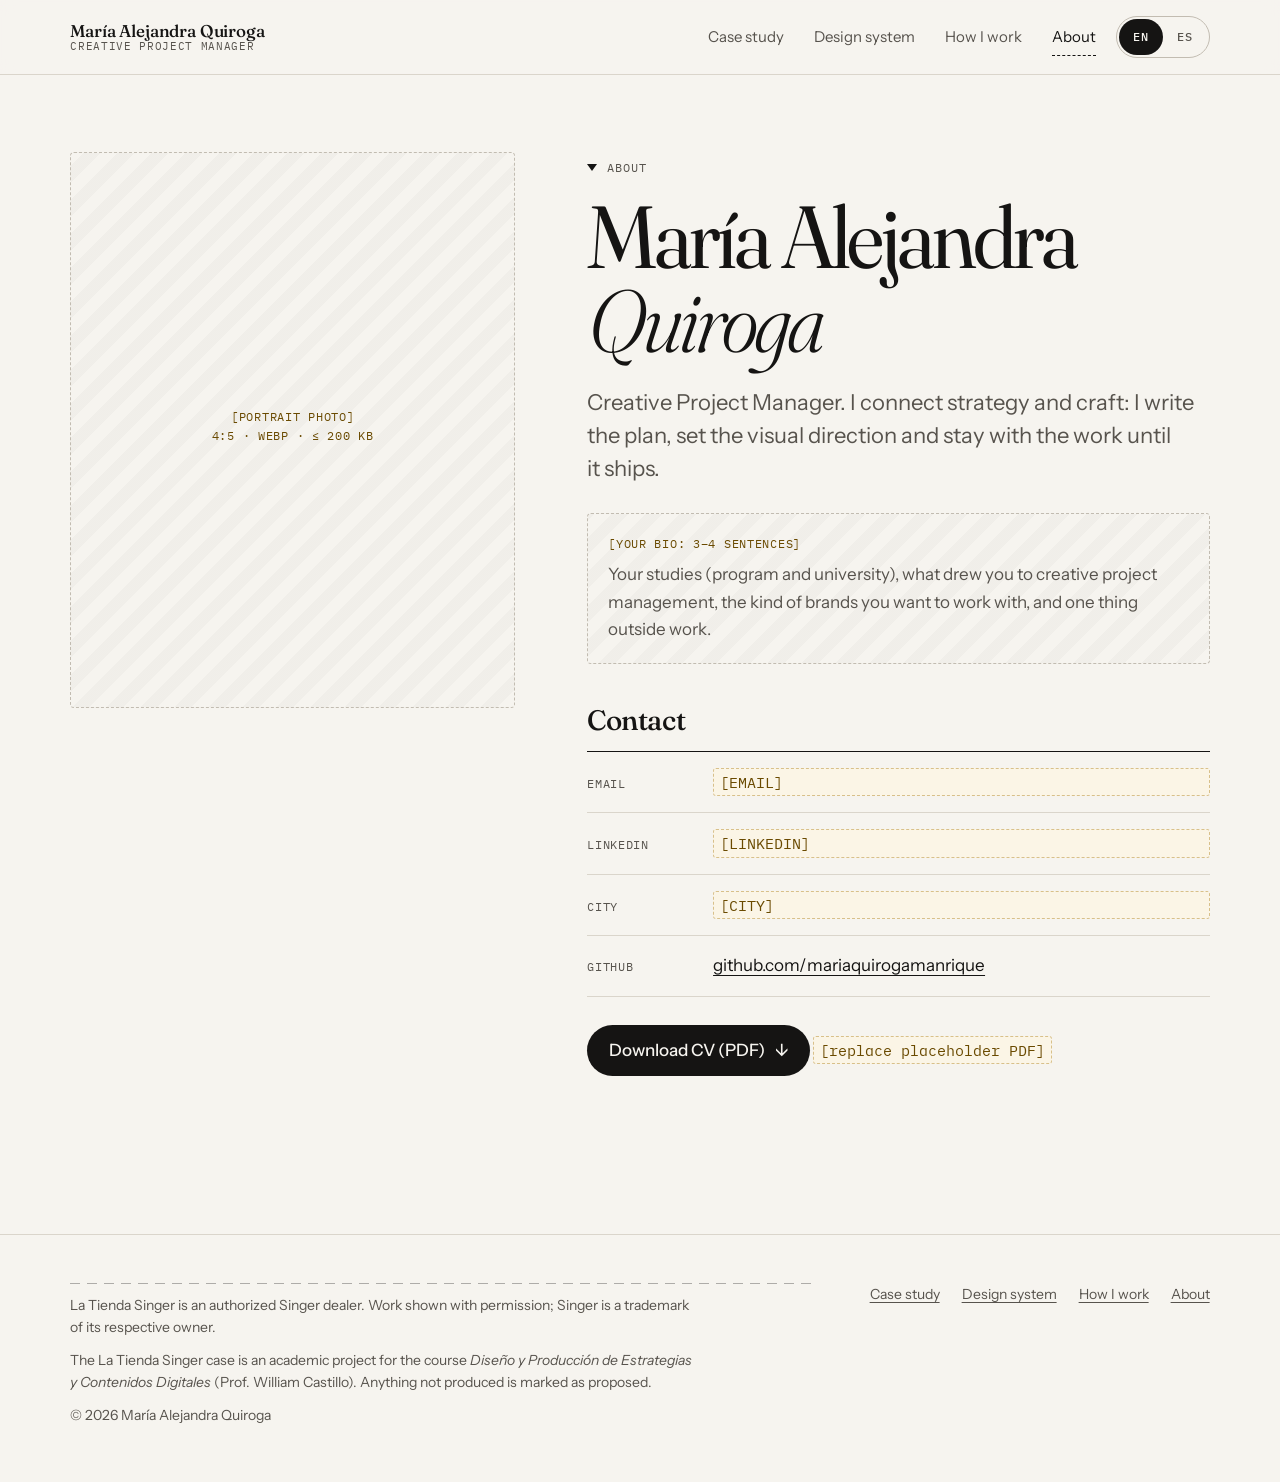
==== about.html @ 4d309781 "Add design system, process and about pages Co-Authored-By: Claude Opus 5.5 <noreply@anthropic.com>" ====
<!doctype html>
<html lang="en" data-lang="en" data-en-title="About · María Alejandra Quiroga" data-es-title="Sobre mí · María Alejandra Quiroga">
<head>
<meta charset="utf-8">
<meta name="viewport" content="width=device-width, initial-scale=1">
<title>About · María Alejandra Quiroga</title>
<meta name="description" content="About María Alejandra Quiroga, Creative Project Manager, and how to get in touch.">
<meta name="theme-color" content="#F6F4EF">
<link rel="icon" href="assets/img/favicon.svg" type="image/svg+xml">
<script>try{var l=new URLSearchParams(location.search).get('lang')||localStorage.getItem('lang');if(l==='es')document.documentElement.setAttribute('data-lang','es')}catch(e){}</script>
<link rel="preconnect" href="https://fonts.googleapis.com"><link rel="preconnect" href="https://fonts.gstatic.com" crossorigin>
<link href="https://fonts.googleapis.com/css2?family=Fraunces:ital,opsz,wght,SOFT@0,9..144,300..600,0..100;1,9..144,300..600,0..100&family=IBM+Plex+Mono:wght@400;500&family=Instrument+Sans:wght@400;500;600&display=swap" rel="stylesheet">
<link rel="stylesheet" href="assets/css/site.css">
</head>
<body>
<a class="skip" href="#main"><span lang="en">Skip to content</span><span lang="es">Saltar al contenido</span></a>

<header class="site-header">
  <div class="wrap">
    <a class="brand" href="./"><b>María Alejandra Quiroga</b><span>Creative Project Manager</span></a>
    <nav class="nav" aria-label="Main" data-es-aria-label="Principal">
      <ul>
        <li><a href="case-singer.html"><span lang="en">Case study</span><span lang="es">Caso</span></a></li>
        <li><a href="design-system.html"><span lang="en">Design system</span><span lang="es">Sistema visual</span></a></li>
        <li><a href="how-i-work.html"><span lang="en">How I work</span><span lang="es">Cómo trabajo</span></a></li>
        <li><a href="about.html" aria-current="page"><span lang="en">About</span><span lang="es">Sobre mí</span></a></li>
      </ul>
    </nav>
    <div class="lang" role="group" aria-label="Language / Idioma">
      <button type="button" data-set-lang="en" aria-pressed="true">EN</button>
      <button type="button" data-set-lang="es" aria-pressed="false">ES</button>
    </div>
  </div>
</header>

<main id="main">
<section class="case-hero wrap">
  <div class="about">
    <div>
      <div class="portrait paper-grid ph" role="img" aria-label="Placeholder for a portrait photo" data-es-aria-label="Espacio para una foto de retrato">
        <span class="mono">[<span lang="en">PORTRAIT PHOTO</span><span lang="es">FOTO DE RETRATO</span>]<br>4:5 · WebP · ≤ 200 KB</span>
      </div>
    </div>
    <div>
      <span class="label"><span lang="en">About</span><span lang="es">Sobre mí</span></span>
      <h1 class="display" style="font-size:clamp(2.5rem,7vw,5.5rem);margin:16px 0 24px">María Alejandra <em>Quiroga</em></h1>
      <p class="lede" style="max-width:44ch"><span lang="en">Creative Project Manager. I connect strategy and craft: I write the plan, set the visual direction and stay with the work until it ships.</span><span lang="es">Creative Project Manager. Conecto estrategia y oficio: escribo el plan, defino la dirección visual y acompaño el trabajo hasta que sale.</span></p>
      <div class="ph" style="margin:28px 0">
        <span class="mono">[<span lang="en">YOUR BIO: 3–4 sentences</span><span lang="es">TU BIO: 3–4 frases</span>]</span>
        <p><span lang="en">Your studies (program and university), what drew you to creative project management, the kind of brands you want to work with, and one thing outside work.</span><span lang="es">Tus estudios (programa y universidad), qué te llevó a la gestión de proyectos creativos, con qué tipo de marcas quieres trabajar y algo fuera del trabajo.</span></p>
      </div>

      <h2 class="h3" style="margin:40px 0 14px"><span lang="en">Contact</span><span lang="es">Contacto</span></h2>
      <ul class="contact">
        <li><span class="mono muted">Email</span><span class="ph-inline">[EMAIL]</span></li>
        <li><span class="mono muted">LinkedIn</span><span class="ph-inline">[LINKEDIN]</span></li>
        <li><span class="mono muted"><span lang="en">City</span><span lang="es">Ciudad</span></span><span class="ph-inline">[CITY]</span></li>
        <li><span class="mono muted">GitHub</span><a href="https://github.com/mariaquirogamanrique">github.com/mariaquirogamanrique</a></li>
      </ul>
      <p style="margin-top:28px"><a class="btn" href="assets/files/cv-placeholder.pdf" download><span lang="en">Download CV (PDF)</span><span lang="es">Descargar CV (PDF)</span> <span aria-hidden="true">↓</span></a>
        <span class="ph-inline" style="display:inline-block;margin-top:10px">[<span lang="en">replace placeholder PDF</span><span lang="es">reemplazar PDF de ejemplo</span>]</span></p>
    </div>
  </div>
</section>
</main>

<footer class="site-footer">
  <div class="wrap">
    <div class="legal">
      <hr class="stitch">
      <p lang="en">La Tienda Singer is an authorized Singer dealer. Work shown with permission; Singer is a trademark of its respective owner.</p>
      <p lang="es">La Tienda Singer es un distribuidor autorizado Singer. Trabajo mostrado con permiso; Singer es una marca registrada de su respectivo titular.</p>
      <p lang="en">The La Tienda Singer case is an academic project for the course <i>Diseño y Producción de Estrategias y Contenidos Digitales</i> (Prof. William Castillo). Anything not produced is marked as proposed.</p>
      <p lang="es">El caso La Tienda Singer es un proyecto académico de la materia <i>Diseño y Producción de Estrategias y Contenidos Digitales</i> (prof. William Castillo). Todo lo que no se produjo está marcado como propuesto.</p>
      <p>© 2026 María Alejandra Quiroga</p>
    </div>
    <nav aria-label="Footer" data-es-aria-label="Pie de página">
      <ul>
        <li><a href="case-singer.html"><span lang="en">Case study</span><span lang="es">Caso</span></a></li>
        <li><a href="design-system.html"><span lang="en">Design system</span><span lang="es">Sistema visual</span></a></li>
        <li><a href="how-i-work.html"><span lang="en">How I work</span><span lang="es">Cómo trabajo</span></a></li>
        <li><a href="about.html"><span lang="en">About</span><span lang="es">Sobre mí</span></a></li>
      </ul>
    </nav>
  </div>
</footer>
<script src="assets/js/site.js" defer></script>
</body>
</html>
---- assets/css/site.css ----
/* =========================================================
   Portfolio · María Alejandra Quiroga
   Neutral "paper & ink" identity. Client colours appear only
   where the work appears (--work-*), never as site chrome.
   Motifs: stitch lines (dividers), pattern-paper grid (texture),
   notches (section labels), thread (reading progress).
   Mobile-first: base styles are for phones; min-width queries add.
   ========================================================= */

:root {
  --paper: #F6F4EF;
  --paper-2: #EEEBE4;
  --card: #FBFAF7;
  --ink: #151413;
  --ink-2: #57534D;      /* 6.95:1 on paper */
  --ink-3: #6B665F;      /* 5.18:1 on paper */
  --line: #DAD5CB;
  --line-2: #C2BCB1;
  --grid: rgba(21, 20, 19, .055);
  --grid-2: rgba(21, 20, 19, .028);

  /* Work accents (La Tienda Singer production palette) */
  --work-red: #D7192A;
  --work-red-dark: #A50F1D;
  --work-blue: #1E3A8A;
  --work-cream: #FFF7F3;

  --f-display: "Fraunces", "Iowan Old Style", Georgia, serif;
  --f-text: "Instrument Sans", system-ui, -apple-system, "Segoe UI", sans-serif;
  --f-mono: "IBM Plex Mono", ui-monospace, "Cascadia Mono", Consolas, monospace;

  --pad: clamp(20px, 5.5vw, 72px);
  --max: 1360px;
  --section: clamp(72px, 11vw, 168px);
  --radius: 4px;
}

*, *::before, *::after { box-sizing: border-box; }
html { -webkit-text-size-adjust: 100%; scroll-padding-top: 88px; }
body {
  margin: 0;
  background: var(--paper);
  color: var(--ink);
  font: 400 1.0625rem/1.6 var(--f-text);
  font-feature-settings: "ss01";
  -webkit-font-smoothing: antialiased;
  text-rendering: optimizeLegibility;
  overflow-x: hidden;
}
img { max-width: 100%; height: auto; display: block; }
a { color: inherit; text-decoration-thickness: 1px; text-underline-offset: .22em; }
a:hover { text-decoration-thickness: 2px; }
:focus-visible { outline: 2px solid var(--ink); outline-offset: 3px; border-radius: 2px; }
::selection { background: var(--ink); color: var(--paper); }

/* ---------- Language toggle (EN default) ---------- */
html[data-lang="en"] body [lang="es"],
html[data-lang="es"] body [lang="en"] { display: none !important; }

/* ---------- Utilities ---------- */
.wrap { width: 100%; max-width: var(--max); margin-inline: auto; padding-inline: var(--pad); }
.sr-only { position: absolute !important; width: 1px; height: 1px; padding: 0; margin: -1px; overflow: hidden; clip: rect(0 0 0 0); white-space: nowrap; border: 0; }
.skip { position: absolute; left: 12px; top: -60px; z-index: 100; background: var(--ink); color: var(--paper); padding: 10px 16px; border-radius: var(--radius); }
.skip:focus { top: 12px; }
.mono { font-family: var(--f-mono); font-size: .75rem; letter-spacing: .06em; text-transform: uppercase; }
.muted { color: var(--ink-2); }

/* Stitch line: the site's divider */
.stitch {
  height: 1.5px; border: 0; margin: 0;
  background: repeating-linear-gradient(90deg, var(--ink) 0 10px, transparent 10px 17px);
  opacity: .32;
}
.stitch--red { background: repeating-linear-gradient(90deg, var(--work-red) 0 10px, transparent 10px 17px); opacity: .7; }

/* Pattern-paper grid texture */
.paper-grid {
  background-color: var(--paper-2);
  background-image:
    linear-gradient(var(--grid) 1px, transparent 1px),
    linear-gradient(90deg, var(--grid) 1px, transparent 1px),
    linear-gradient(var(--grid-2) 1px, transparent 1px),
    linear-gradient(90deg, var(--grid-2) 1px, transparent 1px);
  background-size: 120px 120px, 120px 120px, 24px 24px, 24px 24px;
  background-position: -1px -1px;
}

/* ---------- Header ---------- */
.site-header {
  position: sticky; top: 0; z-index: 50;
  background: color-mix(in srgb, var(--paper) 92%, transparent);
  backdrop-filter: saturate(1.2) blur(8px);
  -webkit-backdrop-filter: saturate(1.2) blur(8px);
  border-bottom: 1px solid var(--line);
}
.site-header .wrap { display: flex; flex-wrap: wrap; align-items: center; gap: 4px 20px; padding-block: 12px; }
.brand { text-decoration: none; display: flex; flex-direction: column; line-height: 1.15; margin-right: auto; }
.brand b { font: 500 1.0625rem/1.15 var(--f-display); letter-spacing: -.01em; }
.brand span { font-family: var(--f-mono); font-size: .6875rem; letter-spacing: .06em; text-transform: uppercase; color: var(--ink-2); }
.nav { order: 3; width: 100%; overflow-x: auto; scrollbar-width: none; margin-inline: calc(var(--pad) * -1); padding-inline: var(--pad); }
.nav::-webkit-scrollbar { display: none; }
.nav ul { display: flex; gap: 22px; list-style: none; margin: 0; padding: 6px 0 2px; white-space: nowrap; }
.nav a { text-decoration: none; font-size: .9375rem; color: var(--ink-2); padding: 6px 0; display: inline-block; border-bottom: 1.5px solid transparent; }
.nav a:hover { color: var(--ink); }
.nav a[aria-current="page"] { color: var(--ink); border-bottom: 1.5px dashed var(--ink); }
.lang { display: inline-flex; border: 1px solid var(--line-2); border-radius: 999px; padding: 2px; }
.lang button {
  font: 500 .75rem/1 var(--f-mono); letter-spacing: .06em; border: 0; background: transparent; color: var(--ink-2);
  min-width: 44px; min-height: 36px; border-radius: 999px; cursor: pointer;
}
.lang button[aria-pressed="true"] { background: var(--ink); color: var(--paper); }
@media (min-width: 900px) {
  .site-header .wrap { flex-wrap: nowrap; padding-block: 16px; }
  .nav { order: 0; width: auto; margin: 0; padding: 0; overflow: visible; }
  .nav ul { gap: 30px; padding: 0; }
}

/* Thread: reading progress (case study) */
.thread { position: fixed; left: 0; top: 0; height: 2px; width: 100%; z-index: 60; pointer-events: none; transform-origin: 0 50%; transform: scaleX(var(--p, 0));
  background: repeating-linear-gradient(90deg, var(--work-red) 0 10px, transparent 10px 15px); }

/* ---------- Type ---------- */
h1, h2, h3, h4 { margin: 0; font-weight: 400; text-wrap: balance; }
.display {
  font: 380 clamp(2.75rem, 9vw, 7.5rem)/.95 var(--f-display);
  font-variation-settings: "opsz" 144, "SOFT" 30;
  letter-spacing: -.035em;
}
.display em { font-style: italic; font-weight: 300; }
.h2 { font: 400 clamp(2rem, 5.2vw, 4rem)/1.02 var(--f-display); font-variation-settings: "opsz" 120; letter-spacing: -.028em; }
.h2 em { font-style: italic; font-weight: 300; }
.h3 { font: 500 clamp(1.35rem, 2.4vw, 1.75rem)/1.18 var(--f-display); letter-spacing: -.015em; }
.h4 { font: 600 1.0625rem/1.3 var(--f-text); }
.lede { font: 400 clamp(1.125rem, 1.9vw, 1.375rem)/1.5 var(--f-text); color: var(--ink-2); max-width: 40ch; text-wrap: pretty; }
.prose p { max-width: 62ch; margin: 0 0 1em; text-wrap: pretty; }
.prose p:last-child { margin-bottom: 0; }

/* Section label with a pattern notch (small triangle) */
.label { display: inline-flex; align-items: center; gap: 10px; font-family: var(--f-mono); font-size: .75rem; letter-spacing: .08em; text-transform: uppercase; color: var(--ink-2); }
.label::before { content: ""; width: 0; height: 0; border-left: 5px solid transparent; border-right: 5px solid transparent; border-top: 7px solid var(--ink); }

/* ---------- Sections ---------- */
.section { padding-block: var(--section); }
.section + .section { padding-top: 0; }
.section__head { display: grid; gap: 20px; margin-bottom: clamp(40px, 6vw, 80px); }
.section__head .h2 { max-width: 18ch; }
@media (min-width: 900px) {
  .section__head { grid-template-columns: repeat(12, 1fr); column-gap: 24px; align-items: start; }
  .section__head .label { grid-column: 1 / 4; padding-top: .9em; }
  .section__head > :not(.label) { grid-column: 4 / 13; }
}
.cols { display: grid; gap: 24px; }
@media (min-width: 700px) { .cols--2 { grid-template-columns: 1fr 1fr; } .cols--3 { grid-template-columns: repeat(2, 1fr); } }
@media (min-width: 1000px) { .cols--3 { grid-template-columns: repeat(3, 1fr); } .cols--4 { grid-template-columns: repeat(4, 1fr); } }
@media (min-width: 700px) and (max-width: 999px) { .cols--4 { grid-template-columns: repeat(2, 1fr); } }

/* ---------- Status chips (honesty markers) ---------- */
.chip { display: inline-flex; align-items: center; gap: 6px; font: 500 .6875rem/1 var(--f-mono); letter-spacing: .07em; text-transform: uppercase;
  padding: 6px 9px; border-radius: 999px; border: 1px solid var(--line-2); color: var(--ink-2); background: var(--card); white-space: nowrap; }
.chip::before { content: ""; width: 7px; height: 7px; border-radius: 50%; background: currentColor; }
.chip--made { color: #1D5B3A; border-color: #9CC3AC; background: #EEF6F0; }
.chip--plan { color: #6A4A00; border-color: #D8C08A; background: #FBF5E6; }
.chip--plan::before { background: transparent; border: 1.5px dashed currentColor; }

/* ---------- Placeholder block ---------- */
.ph { border: 1.5px dashed var(--line-2); border-radius: var(--radius); padding: 20px; background: repeating-linear-gradient(-45deg, transparent 0 12px, rgba(21,20,19,.025) 12px 24px); color: var(--ink-2); }
.ph .mono { color: #6A4A00; display: block; margin-bottom: 8px; }
.ph p { margin: 0; }
.ph-inline { font-family: var(--f-mono); font-size: .9em; background: #FBF5E6; color: #6A4A00; padding: 1px 6px; border-radius: 3px; border: 1px dashed #D8C08A; }

/* ---------- Pattern piece card (seam allowance + notch) ---------- */
.piece { position: relative; background: var(--card); border: 1px solid var(--line); padding: 28px 24px 24px; }
.piece::before { content: ""; position: absolute; inset: 7px; border: 1px dashed var(--line); pointer-events: none; }
.piece::after { content: ""; position: absolute; top: -1px; left: 50%; translate: -50% 0; border-left: 6px solid transparent; border-right: 6px solid transparent; border-top: 8px solid var(--line-2); }

/* ---------- Figures ---------- */
figure { margin: 0; }
figcaption { margin-top: 12px; font-family: var(--f-mono); font-size: .75rem; letter-spacing: .03em; color: var(--ink-2); line-height: 1.5; }
.shot { box-shadow: 0 1px 2px rgba(21,20,19,.08), 0 12px 32px -12px rgba(21,20,19,.28); background: #fff; }

/* ---------- Buttons / links ---------- */
.btn { display: inline-flex; align-items: center; gap: 10px; min-height: 48px; padding: 12px 22px; border-radius: 999px; background: var(--ink); color: var(--paper); text-decoration: none; font-weight: 500; }
.btn:hover { background: #33302D; }
.btn--ghost { background: transparent; color: var(--ink); border: 1px solid var(--ink); }
.btn--ghost:hover { background: var(--ink); color: var(--paper); }
.arrow-link { font-weight: 500; text-decoration: none; border-bottom: 1.5px dashed currentColor; padding-bottom: 2px; }
.arrow-link::after { content: " →"; }

/* ---------- Footer ---------- */
.site-footer { margin-top: var(--section); border-top: 1px solid var(--line); padding-block: 48px 56px; font-size: .875rem; color: var(--ink-2); }
.site-footer .wrap { display: grid; gap: 28px; }
.site-footer p { margin: 0; max-width: 70ch; }
.site-footer .legal { display: grid; gap: 10px; }
.site-footer nav ul { list-style: none; padding: 0; margin: 0; display: flex; flex-wrap: wrap; gap: 8px 22px; }
@media (min-width: 900px) { .site-footer .wrap { grid-template-columns: 2fr 1fr; } .site-footer nav ul { justify-content: flex-end; } }

/* =========================================================
   HOME
   ========================================================= */
.hero { padding-block: clamp(28px, 6vw, 96px) clamp(56px, 8vw, 120px); }
.hero__grid { display: grid; gap: 28px; }
.hero__role { display: flex; flex-wrap: wrap; gap: 10px 16px; align-items: center; margin-bottom: 18px; }
.hero .display { margin-bottom: 18px; }
.hero .lede { margin: 0 0 24px; }
.hero__actions { display: flex; flex-wrap: wrap; gap: 12px; }
.hero__visual { position: relative; padding: clamp(18px, 4vw, 48px); border: 1px solid var(--line); }
.hero__visual img { width: 100%; max-height: 46vh; object-fit: cover; object-position: top; }
.hero__visual figcaption { display: flex; justify-content: space-between; gap: 12px; flex-wrap: wrap; }
@media (min-width: 900px) {
  .hero__grid { grid-template-columns: repeat(12, 1fr); column-gap: 24px; align-items: end; }
  .hero__text { grid-column: 1 / 8; padding-bottom: 12px; }
  .hero__visual { grid-column: 8 / 13; }
  .hero__visual img { max-height: none; aspect-ratio: auto; }
}

.work-card { display: grid; gap: 24px; text-decoration: none; padding-block: 36px; border-top: 1px solid var(--line); }
.work-card:hover .h2 { text-decoration: underline; text-decoration-style: dashed; text-decoration-thickness: 1.5px; text-underline-offset: .12em; }
.work-card__meta { display: flex; flex-wrap: wrap; gap: 8px; }
.work-card__strip { display: grid; grid-template-columns: repeat(3, 1fr); gap: 10px; }
.work-card__strip img { aspect-ratio: 4 / 5; object-fit: cover; width: 100%; }
@media (min-width: 900px) {
  .work-card { grid-template-columns: 5fr 7fr; column-gap: 48px; align-items: center; }
}
.next-slot { border-top: 1px solid var(--line); padding-block: 28px; display: flex; gap: 16px; align-items: center; justify-content: space-between; flex-wrap: wrap; }

.two-proofs { display: grid; gap: 0; border-top: 1px solid var(--line); }
.two-proofs > div { padding-block: 32px; border-bottom: 1px solid var(--line); }
.two-proofs ul { padding-left: 1.1em; margin: 14px 0 20px; color: var(--ink-2); }
.two-proofs li { margin-bottom: 4px; }
@media (min-width: 900px) { .two-proofs { grid-template-columns: 1fr 1fr; } .two-proofs > div { padding: 40px 40px 40px 0; } .two-proofs > div + div { padding-left: 40px; border-left: 1px solid var(--line); } }

/* =========================================================
   CASE STUDY
   ========================================================= */
.case-hero { padding-block: clamp(28px, 6vw, 88px) 0; }
.case-hero .display { font-size: clamp(2.5rem, 7.4vw, 6.25rem); max-width: 14ch; margin: 16px 0 24px; }
.facts { display: grid; grid-template-columns: repeat(2, 1fr); gap: 0; border-top: 1px solid var(--line); margin-top: 40px; }
.facts div { padding: 16px 12px 16px 0; border-bottom: 1px solid var(--line); }
.facts dt { font-family: var(--f-mono); font-size: .6875rem; letter-spacing: .08em; text-transform: uppercase; color: var(--ink-2); margin-bottom: 4px; }
.facts dd { margin: 0; font-size: .9375rem; }
@media (min-width: 900px) { .facts { grid-template-columns: repeat(4, 1fr); } .facts div { padding-right: 24px; } }

.honesty { margin-top: 28px; display: flex; gap: 14px; align-items: flex-start; padding: 16px 18px; border: 1px solid #D8C08A; background: #FBF5E6; color: #4F3A06; border-radius: var(--radius); font-size: .9375rem; }
.honesty .chips { display: flex; gap: 6px; flex-wrap: wrap; margin-top: 8px; }

.toc { margin-top: 48px; }
.toc ol { list-style: none; padding: 0; margin: 12px 0 0; display: grid; grid-template-columns: 1fr; border-top: 1px solid var(--line); counter-reset: t; }
.toc li { counter-increment: t; border-bottom: 1px solid var(--line); }
.toc a { display: flex; gap: 14px; padding: 12px 0; text-decoration: none; }
.toc a::before { content: counter(t, decimal-leading-zero); font-family: var(--f-mono); font-size: .75rem; color: var(--ink-3); padding-top: .2em; }
.toc a:hover { text-decoration: underline dashed; }
@media (min-width: 700px) { .toc ol { grid-template-columns: 1fr 1fr; column-gap: 32px; } }
@media (min-width: 1100px) { .toc ol { grid-template-columns: repeat(3, 1fr); } }

/* Challenge: tension pair */
.tension { display: grid; gap: 16px; }
.tension > div { padding: 28px 24px; border: 1px solid var(--line); background: var(--card); }
.tension > div:last-child { background: var(--ink); color: var(--paper); border-color: var(--ink); }
.tension > div:last-child .mono { color: #CFC9BE; }
.tension .h3 { margin: 10px 0 10px; }
.tension p { margin: 0; }
@media (min-width: 900px) { .tension { grid-template-columns: 1fr 1fr; gap: 0; } }

/* Role */
.role { display: grid; gap: 24px; }
.role ul { list-style: none; padding: 0; margin: 0; }
.role li { padding: 14px 0; border-top: 1px solid var(--line); display: grid; gap: 6px; }
.role li:last-child { border-bottom: 1px solid var(--line); }
.role li .row { display: flex; justify-content: space-between; gap: 12px; align-items: baseline; flex-wrap: wrap; }
@media (min-width: 900px) { .role { grid-template-columns: 1fr 1fr; gap: 48px; } }

/* Personas */
.personas { display: grid; gap: 18px; }
@media (min-width: 700px) { .personas { grid-template-columns: repeat(2, 1fr); } }
@media (min-width: 1100px) { .personas { grid-template-columns: repeat(6, 1fr); } .personas .piece { grid-column: span 2; } .personas .piece:nth-child(4) { grid-column: 2 / span 2; } }
.piece .num { display: flex; justify-content: space-between; align-items: center; }
.piece .h3 { margin: 18px 0 6px; }
.piece dl { margin: 18px 0 0; display: grid; gap: 10px; }
.piece dt { font-family: var(--f-mono); font-size: .6875rem; letter-spacing: .08em; text-transform: uppercase; color: var(--ink-3); }
.piece dd { margin: 2px 0 0; }
.tags { display: flex; flex-wrap: wrap; gap: 6px; }
.tag { font-size: .8125rem; padding: 3px 9px; border: 1px solid var(--line-2); border-radius: 999px; background: var(--paper); }
.core { margin-top: 18px; display: grid; gap: 24px; padding: clamp(24px, 4vw, 48px); background: var(--ink); color: var(--paper); }
.core .mono { color: #CFC9BE; }
.core .big { font: 300 clamp(3rem, 9vw, 6rem)/.9 var(--f-display); letter-spacing: -.04em; }
.core p { margin: 0; color: #E6E1D8; max-width: 46ch; }
.phone-insight { display: flex; gap: 18px; align-items: center; }
.phone-insight svg { flex: none; }
@media (min-width: 900px) { .core { grid-template-columns: 1fr 1fr; align-items: center; } }

/* Value flow */
.flow { list-style: none; padding: 0; margin: 0; display: grid; gap: 0; counter-reset: f; position: relative; }
.flow li { position: relative; padding: 0 0 32px 64px; counter-increment: f; }
.flow li::before { content: counter(f, decimal-leading-zero); position: absolute; left: 0; top: 0; width: 44px; height: 44px; border-radius: 50%; display: grid; place-items: center;
  font: 500 .8125rem/1 var(--f-mono); background: var(--work-red); color: #fff; }
.flow li::after { content: ""; position: absolute; left: 21px; top: 50px; bottom: 6px; border-left: 1.5px dashed var(--work-red); opacity: .6; }
.flow li:last-child::after { display: none; }
.flow .h3 { margin: 6px 0 4px; }
.flow p { margin: 0; color: var(--ink-2); }
@media (min-width: 900px) {
  .flow { grid-template-columns: repeat(4, 1fr); gap: 24px; }
  .flow li { padding: 64px 0 0 0; }
  .flow li::after { left: 54px; right: -18px; top: 21px; bottom: auto; border-left: 0; border-top: 1.5px dashed var(--work-red); }
}
.contrast-line { margin-top: 40px; display: grid; gap: 0; border: 1px solid var(--line); }
.contrast-line > div { padding: 20px 22px; }
.contrast-line > div + div { border-top: 1px solid var(--line); background: var(--card); }
.contrast-line s { text-decoration-thickness: 1.5px; color: var(--ink-3); }
@media (min-width: 900px) { .contrast-line { grid-template-columns: 1fr 2fr; } .contrast-line > div + div { border-top: 0; border-left: 1px solid var(--line); } }

/* AIDA funnel */
.frameworks { display: grid; gap: 48px; }
@media (min-width: 1000px) { .frameworks { grid-template-columns: 1fr 1fr; gap: 64px; } }
.funnel { list-style: none; padding: 0; margin: 20px 0 0; display: grid; gap: 6px; }
.funnel li { display: grid; grid-template-columns: 44px 1fr; gap: 14px; align-items: center; background: var(--card); border: 1px solid var(--line); padding: 14px 16px; margin-inline: calc(var(--i) * 5%); }
.funnel b { font: 400 1.75rem/1 var(--f-display); }
.funnel span { color: var(--ink-2); font-size: .9375rem; }
.funnel span strong { color: var(--ink); font-weight: 600; }
.hhh { margin-top: 20px; display: grid; gap: 6px; }
.hhh > div { display: grid; grid-template-columns: 1fr; gap: 8px; padding: 16px; border: 1px solid var(--line); background: var(--card); }
.hhh .bar { height: 8px; background: repeating-linear-gradient(90deg, var(--ink) 0 var(--w), transparent var(--w) calc(var(--w) + var(--g))); opacity: .75; }
.hhh .row { display: flex; justify-content: space-between; gap: 10px; align-items: baseline; flex-wrap: wrap; }
.hhh .h3 { font-size: 1.375rem; }
.hhh p { margin: 0; color: var(--ink-2); font-size: .9375rem; }
.pillars { margin-top: 56px; display: grid; gap: 0; border-top: 1px solid var(--ink); }
.pillars > div { padding: 22px 0; border-bottom: 1px solid var(--line); }
.pillars .h3 { margin: 8px 0 6px; }
.pillars p { margin: 0; color: var(--ink-2); }
@media (min-width: 900px) { .pillars { grid-template-columns: repeat(3, 1fr); } .pillars > div { padding: 26px 28px 26px 0; border-bottom: 0; } .pillars > div + div { border-left: 1px solid var(--line); padding-left: 28px; } }

/* Channel ecosystem */
.eco { display: grid; gap: 14px; }
.eco__col h3 { margin-bottom: 12px; }
.eco__list { list-style: none; padding: 0; margin: 0; display: grid; gap: 8px; }
.eco__list li { background: var(--card); border: 1px solid var(--line); padding: 12px 14px; display: grid; gap: 2px; }
.eco__list li b { font-weight: 600; }
.eco__list li > span { color: var(--ink-2); font-size: .875rem; }
.eco__list li.is-lead { border-color: var(--ink); box-shadow: inset 3px 0 0 var(--work-red); }
.eco__arrow { display: grid; place-items: center; color: var(--ink-2); }
.eco__arrow svg { transform: rotate(90deg); }
.eco__node { padding: 22px; border: 1.5px solid var(--ink); background: var(--card); display: grid; gap: 8px; }
.eco__node--wa { background: var(--ink); color: var(--paper); }
.eco__node--wa .muted, .eco__node--wa .mono { color: #CFC9BE; }
.eco__node ul { margin: 6px 0 0; padding-left: 1.1em; font-size: .9rem; }
.eco__close { display: grid; gap: 14px; }
.eco__loop { margin-top: 18px; padding: 20px 22px; border: 1.5px dashed var(--line-2); }
.eco__loop ul { list-style: none; margin: 12px 0 0; padding: 0; display: flex; flex-wrap: wrap; gap: 8px; }
@media (min-width: 1000px) {
  .eco { grid-template-columns: 1.25fr 56px 1fr 56px 1fr; align-items: center; gap: 0; }
  .eco__arrow svg { transform: none; }
  .eco__col--channels { position: relative; padding-right: 0; }
}
.slogan { font: 300 clamp(2rem, 5vw, 3.5rem)/1.05 var(--f-display); letter-spacing: -.03em; margin-bottom: 40px; }
.slogan em { font-style: italic; }

/* Gallery */
.gallery-group { padding-block: 40px; border-top: 1px solid var(--line); }
.gallery-group:first-of-type { border-top: 1px solid var(--ink); }
.gallery-group__head { display: grid; gap: 16px; margin-bottom: 24px; }
.gallery-group__head .row { display: flex; gap: 10px; align-items: center; flex-wrap: wrap; }
@media (min-width: 900px) { .gallery-group__head { grid-template-columns: 5fr 7fr; gap: 48px; } }
.decision { border-left: 1.5px dashed var(--ink); padding-left: 16px; }
.decision .mono { color: var(--ink-2); display: block; margin-bottom: 6px; }
.decision p { margin: 0 0 .6em; max-width: 60ch; }
.decision ul { margin: 0; padding-left: 1.1em; }
.decision li { margin-bottom: 4px; }

.strip { display: grid; grid-auto-flow: column; grid-auto-columns: min(72%, 300px); gap: 14px; overflow-x: auto; scroll-snap-type: x mandatory; padding: 4px 4px 18px; margin-inline: -4px;
  scrollbar-width: thin; scrollbar-color: var(--line-2) transparent; overscroll-behavior-x: contain; }
.strip > * { scroll-snap-align: start; }
.strip img { width: 100%; aspect-ratio: 4 / 5; object-fit: cover; }
.strip--phone { grid-auto-columns: min(56%, 230px); }
.strip--phone img { aspect-ratio: 750 / 1624; border-radius: 14px; }
.strip-hint { font-family: var(--f-mono); font-size: .6875rem; letter-spacing: .06em; text-transform: uppercase; color: var(--ink-3); margin-top: 4px; }
.carousel + .carousel { margin-top: 32px; }
.carousel__title { display: flex; justify-content: space-between; gap: 12px; align-items: baseline; margin-bottom: 12px; flex-wrap: wrap; }

.formats { display: grid; gap: 24px; align-items: end; }
.formats figure:first-child img { width: 100%; }
@media (min-width: 700px) { .formats { grid-template-columns: 1.55fr 1fr; } }

.planned { display: grid; gap: 18px; }
@media (min-width: 900px) { .planned { grid-template-columns: repeat(3, 1fr); } }
.planned .ph { min-height: 100%; display: grid; gap: 12px; align-content: start; }
.planned .ph .h3 { color: var(--ink); }
.wave { height: 44px; width: 100%; color: var(--line-2); }

/* PM */
.timeline { display: grid; gap: 10px; }
.phase { border: 1px solid var(--line); background: var(--card); padding: 20px; display: grid; gap: 8px; }
.phase .row { display: flex; justify-content: space-between; align-items: baseline; gap: 10px; flex-wrap: wrap; }
.phase ul { margin: 4px 0 0; padding-left: 1.1em; color: var(--ink-2); font-size: .9375rem; }
.phase--3 { border-style: dashed; }
.scale { display: none; }
@media (min-width: 900px) {
  .timeline { grid-template-columns: minmax(240px, 15fr) 45fr 40fr; gap: 0; }
  .phase + .phase { border-left: 0; }
  .phase--3 { background: linear-gradient(90deg, var(--card), var(--paper)); }
  .scale { display: grid; grid-template-columns: minmax(240px, 15fr) 45fr 40fr; margin-bottom: 8px; font-family: var(--f-mono); font-size: .6875rem; color: var(--ink-3); letter-spacing: .05em; }
  .scale span { border-left: 1px solid var(--line-2); padding-left: 6px; }
}
.money { display: grid; gap: 18px; }
.money .piece .big { font: 300 clamp(2.5rem, 6vw, 4.25rem)/1 var(--f-display); letter-spacing: -.035em; margin: 14px 0 6px; }
.money .piece .big small { font: 500 .875rem/1 var(--f-mono); letter-spacing: .06em; margin-left: 6px; color: var(--ink-2); }
.money .piece p { margin: 0; color: var(--ink-2); }
@media (min-width: 900px) { .money { grid-template-columns: 1fr 1fr 1fr; } }

.subhead { display: flex; align-items: baseline; justify-content: space-between; gap: 12px; flex-wrap: wrap; margin: clamp(56px, 8vw, 96px) 0 20px; padding-bottom: 12px; border-bottom: 1px solid var(--ink); }

.rhythm { display: grid; gap: 0; border: 1px solid var(--line); }
.rhythm > div { padding: 22px; display: grid; gap: 6px; align-content: start; }
.rhythm > div + div { border-top: 1px solid var(--line); }
.rhythm .big { font: 300 2.75rem/1 var(--f-display); letter-spacing: -.03em; }
.rhythm p { margin: 0; color: var(--ink-2); font-size: .9375rem; }
@media (min-width: 900px) { .rhythm { grid-template-columns: repeat(4, 1fr); } .rhythm > div + div { border-top: 0; border-left: 1px solid var(--line); } }

.kit { display: grid; gap: 18px; }
.kit h3 { margin-bottom: 10px; }
.kit ul { list-style: none; padding: 0; margin: 0; }
.kit li { padding: 9px 0; border-top: 1px dashed var(--line-2); }
@media (min-width: 900px) { .kit { grid-template-columns: repeat(3, 1fr); gap: 40px; } }

.market { display: grid; gap: 16px; }
.market__side { padding: 22px; border: 1px solid var(--line); background: var(--card); }
.market__side ul { list-style: none; padding: 0; margin: 12px 0 0; }
.market__side li { padding: 9px 0; border-top: 1px solid var(--line); }
.market__side li > span { display: block; color: var(--ink-2); font-size: .875rem; }
.market__gap { padding: 26px; display: grid; place-content: center; text-align: center; gap: 10px; border: 1.5px dashed var(--work-red); color: var(--ink); }
.market__gap .h3 { font-style: italic; }
@media (min-width: 900px) { .market { grid-template-columns: 1fr .8fr 1fr; align-items: stretch; } }

/* KPIs */
.kpis { display: grid; gap: 0; border-top: 1px solid var(--ink); }
.kpi { padding: 24px 0; border-bottom: 1px solid var(--line); display: grid; gap: 8px; }
.kpi .big { font: 300 clamp(3rem, 7vw, 5rem)/.9 var(--f-display); letter-spacing: -.045em; }
.kpi .row { display: flex; gap: 8px; flex-wrap: wrap; }
.kpi dl { display: grid; grid-template-columns: auto 1fr; gap: 2px 14px; margin: 6px 0 0; font-size: .875rem; }
.kpi dt { font-family: var(--f-mono); font-size: .6875rem; letter-spacing: .06em; text-transform: uppercase; color: var(--ink-3); padding-top: .2em; }
.kpi dd { margin: 0; color: var(--ink-2); }
@media (min-width: 700px) { .kpis { grid-template-columns: 1fr 1fr; } .kpi { padding: 28px 24px 28px 0; } .kpi:nth-child(even) { padding-left: 24px; border-left: 1px solid var(--line); } }
@media (min-width: 1100px) { .kpis { grid-template-columns: repeat(4, 1fr); } .kpi:nth-child(n) { padding: 28px 20px; border-left: 1px solid var(--line); } .kpi:first-child { border-left: 0; padding-left: 0; } }

/* Reflection */
.reflect { display: grid; gap: 18px; }
@media (min-width: 900px) { .reflect { grid-template-columns: 1fr 1fr; } }
.reflect ol { margin: 10px 0 0; padding-left: 1.2em; }
.reflect li { margin-bottom: 8px; }

.case-nav { display: grid; gap: 12px; border-top: 1px solid var(--ink); padding-top: 28px; }
@media (min-width: 700px) { .case-nav { grid-template-columns: 1fr 1fr; } .case-nav a:last-child { text-align: right; } }
.case-nav a { text-decoration: none; display: grid; gap: 4px; padding: 10px 0; }
.case-nav a .h3:hover { text-decoration: underline dashed; }

/* =========================================================
   DESIGN SYSTEM
   ========================================================= */
.swatches { display: grid; grid-template-columns: repeat(2, 1fr); gap: 12px; }
@media (min-width: 700px) { .swatches { grid-template-columns: repeat(4, 1fr); } }
@media (min-width: 1100px) { .swatches--7 { grid-template-columns: repeat(7, 1fr); } .swatches--6 { grid-template-columns: repeat(6, 1fr); } }
.swatch { border: 1px solid var(--line); background: var(--card); }
.swatch__chip { aspect-ratio: 1 / 1; display: flex; align-items: flex-end; padding: 10px; font: 500 .75rem/1 var(--f-mono); }
.swatch__meta { padding: 10px 12px 12px; display: grid; gap: 2px; font-size: .8125rem; }
.swatch__meta b { font-weight: 600; font-size: .875rem; }
.swatch__meta code { font-family: var(--f-mono); font-size: .8125rem; }
.swatch__meta span { color: var(--ink-2); }

.specimen { display: grid; gap: 24px; }
.specimen__card { background: var(--work-cream); color: #1F1F1F; padding: clamp(24px, 5vw, 56px); border: 1px solid var(--line); }
.sg-poppins { font-family: "Poppins", sans-serif; }
.sg-playfair { font-family: "Playfair Display", Georgia, serif; font-style: italic; font-weight: 700; }
.specimen__head { font: 800 clamp(2.25rem, 6vw, 4.5rem)/1.03 "Poppins", sans-serif; letter-spacing: -.02em; }
.specimen__head .sg-playfair { color: var(--work-red); letter-spacing: 0; }
.scale-table { width: 100%; border-collapse: collapse; font-size: .9375rem; }
.scale-table th, .scale-table td { text-align: left; padding: 11px 12px 11px 0; border-bottom: 1px solid var(--line); vertical-align: baseline; }
.scale-table th { font: 500 .6875rem/1.2 var(--f-mono); letter-spacing: .07em; text-transform: uppercase; color: var(--ink-2); }
.scale-table td:first-child { white-space: nowrap; }
.table-scroll { overflow-x: auto; }
@media (min-width: 1000px) { .specimen { grid-template-columns: 1.1fr 1fr; align-items: start; } }

.grid-demo { display: grid; gap: 28px; }
@media (min-width: 900px) { .grid-demo { grid-template-columns: 1fr 1fr; align-items: center; } }
.overlay { position: relative; max-width: 440px; }
.overlay img { width: 100%; }
.overlay__guides { position: absolute; top: 0; left: 0; right: 0; aspect-ratio: 4 / 5; pointer-events: none; }
.overlay__guides .m { position: absolute; background: rgba(30, 58, 138, .13); }
.overlay__guides .m--l { left: 0; top: 0; bottom: 0; width: 8.333%; }
.overlay__guides .m--r { right: 0; top: 0; bottom: 0; width: 8.333%; }
.overlay__guides .m--t { left: 8.333%; right: 8.333%; top: 0; height: 8.148%; }
.overlay__guides .m--b { left: 8.333%; right: 8.333%; bottom: 0; height: 9.63%; }
.overlay__guides .s { position: absolute; left: 4.63%; right: 4.63%; top: 3.7%; border-top: 1px solid rgba(30,58,138,.9); }
.overlay__guides .tag { position: absolute; font: 500 10px/1 var(--f-mono); background: var(--work-blue); color: #fff; padding: 3px 5px; border-radius: 2px; border: 0; }
.specs { list-style: none; padding: 0; margin: 0; border-top: 1px solid var(--line); }
.specs li { display: grid; grid-template-columns: 1fr auto; gap: 12px; padding: 11px 0; border-bottom: 1px solid var(--line); }
.specs code { font-family: var(--f-mono); font-size: .875rem; }

.components { display: grid; gap: 16px; }
@media (min-width: 700px) { .components { grid-template-columns: repeat(2, 1fr); } }
@media (min-width: 1100px) { .components { grid-template-columns: repeat(3, 1fr); } }
.comp { border: 1px solid var(--line); background: var(--card); display: grid; grid-template-rows: 1fr auto; }
.comp__stage { background: var(--work-cream); padding: 28px 22px; display: grid; place-items: center; min-height: 150px; font-family: "Poppins", sans-serif; color: #1F1F1F; }
.comp__stage--red { background: var(--work-red); }
.comp__meta { padding: 14px 16px; border-top: 1px solid var(--line); font-size: .875rem; }
.comp__meta b { display: block; font-weight: 600; font-size: .9375rem; }
.comp__meta span { color: var(--ink-2); }
/* Singer components, re-built live at ~1/3 scale */
.s-kicker { font-weight: 700; font-size: 11px; letter-spacing: .14em; text-transform: uppercase; color: var(--work-blue); }
.s-pill { background: #fff; color: var(--work-red); padding: 8px 16px; border-radius: 999px; font-weight: 700; font-size: 11px; letter-spacing: .14em; text-transform: uppercase; }
.s-stitch { width: 100%; border-top: 3px dashed rgba(215, 25, 42, .35); }
.s-badge { position: relative; width: 74px; height: 74px; border-radius: 50%; background: var(--work-red); color: #fff; display: grid; place-items: center; box-shadow: 0 0 0 9px #F9DEE0; }
.s-badge svg { width: 30px; height: 30px; }
.s-badge i { position: absolute; top: -6px; right: -8px; width: 28px; height: 28px; border-radius: 50%; background: var(--work-blue); color: #fff; font: 800 13px/28px "Poppins", sans-serif; font-style: normal; text-align: center; border: 2.5px solid #fff; }
.s-progress { display: flex; align-items: center; gap: 6px; font-size: 10.5px; font-weight: 600; color: #B9AFAF; flex-wrap: wrap; justify-content: center; }
.s-progress span { display: inline-flex; align-items: center; gap: 5px; }
.s-progress em { font-style: normal; width: 18px; height: 18px; border-radius: 50%; border: 1.5px solid #E3D3D3; display: grid; place-items: center; font-size: 9.5px; }
.s-progress .done em { border-color: var(--work-red); color: var(--work-red); }
.s-progress .on { color: #1F1F1F; }
.s-progress .on em { background: var(--work-red); border-color: var(--work-red); color: #fff; }
.s-progress i { width: 14px; border-top: 1.5px dashed #E3D3D3; }
.s-note { background: #fff; border-left: 4px solid var(--work-red); border-radius: 0 10px 10px 0; padding: 12px 16px; font-size: 13px; box-shadow: 0 6px 18px -10px rgba(0,0,0,.25); }
.s-note b { color: var(--work-red); }
.s-foot { width: 100%; display: flex; justify-content: space-between; font-size: 11px; font-weight: 600; color: #5B5B5B; }
.s-foot b { color: var(--work-red); font-weight: 800; }
.s-foot span:last-child { color: var(--work-blue); font-weight: 700; }

.templates { display: grid; grid-template-columns: repeat(2, 1fr); gap: 16px; }
@media (min-width: 900px) { .templates { grid-template-columns: repeat(3, 1fr); } }
@media (min-width: 1200px) { .templates { grid-template-columns: repeat(6, 1fr); } }
.templates img { aspect-ratio: 4 / 5; object-fit: cover; width: 100%; }

.process { display: grid; gap: 28px; }
.process__step { display: grid; gap: 14px; }
.process__arrow { font-family: var(--f-mono); color: var(--ink-3); text-align: center; }
@media (min-width: 1000px) { .process { grid-template-columns: 1.6fr auto 1fr; align-items: center; } .process__arrow { writing-mode: initial; } }

/* =========================================================
   HOW I WORK
   ========================================================= */
.steps { list-style: none; padding: 0; margin: 0; counter-reset: s; border-top: 1px solid var(--ink); }
.steps > li { counter-increment: s; display: grid; gap: 14px; padding: 32px 0; border-bottom: 1px solid var(--line); }
.steps .num { font: 300 clamp(2.5rem, 6vw, 4.5rem)/.9 var(--f-display); letter-spacing: -.04em; color: var(--ink-3); }
.steps .num::before { content: counter(s, decimal-leading-zero); }
.steps .h2 { font-size: clamp(1.75rem, 3.6vw, 2.75rem); }
.steps .what { color: var(--ink-2); margin: 8px 0 0; max-width: 46ch; }
.example { background: var(--card); border: 1px solid var(--line); padding: 18px 20px; display: grid; gap: 10px; }
.example .row { display: flex; justify-content: space-between; gap: 10px; flex-wrap: wrap; align-items: center; }
.example ul { margin: 0; padding-left: 1.1em; }
.example li { margin-bottom: 4px; }
.example a { font-weight: 500; }
@media (min-width: 900px) { .steps > li { grid-template-columns: 1.2fr 3.5fr 5fr; gap: 32px; align-items: start; } }
.loop-note { margin-top: 32px; display: flex; gap: 14px; align-items: center; color: var(--ink-2); }

/* =========================================================
   ABOUT
   ========================================================= */
.about { display: grid; grid-template-columns: minmax(0, 1fr); gap: 40px; }
.about > * { min-width: 0; }
@media (min-width: 900px) { .about { grid-template-columns: 5fr 7fr; gap: 72px; } }
.portrait { aspect-ratio: 4 / 5; display: grid; place-items: center; text-align: center; }
.contact { list-style: none; padding: 0; margin: 0; border-top: 1px solid var(--ink); }
.contact li { display: grid; grid-template-columns: 110px 1fr; gap: 16px; padding: 16px 0; border-bottom: 1px solid var(--line); align-items: baseline; }

@media (prefers-reduced-motion: reduce) {
  *, *::before, *::after { scroll-behavior: auto !important; transition: none !important; animation: none !important; }
  .thread { display: none; }
}
@media print {
  .site-header, .thread, .lang { display: none; }
  .strip { grid-auto-flow: row; grid-template-columns: repeat(3, 1fr); overflow: visible; }
}

/* QA fixes */
.hero + .section { padding-top: clamp(16px, 3vw, 40px); }
@media (max-width: 899px) { .nav ul { gap: 14px; } .nav a { font-size: .84rem; } }
@media (min-width: 1000px) { .eco__col--channels .eco__list { border-right: 1.5px dashed var(--line-2); padding-right: 14px; } }
.contact li > * { min-width: 0; overflow-wrap: anywhere; }
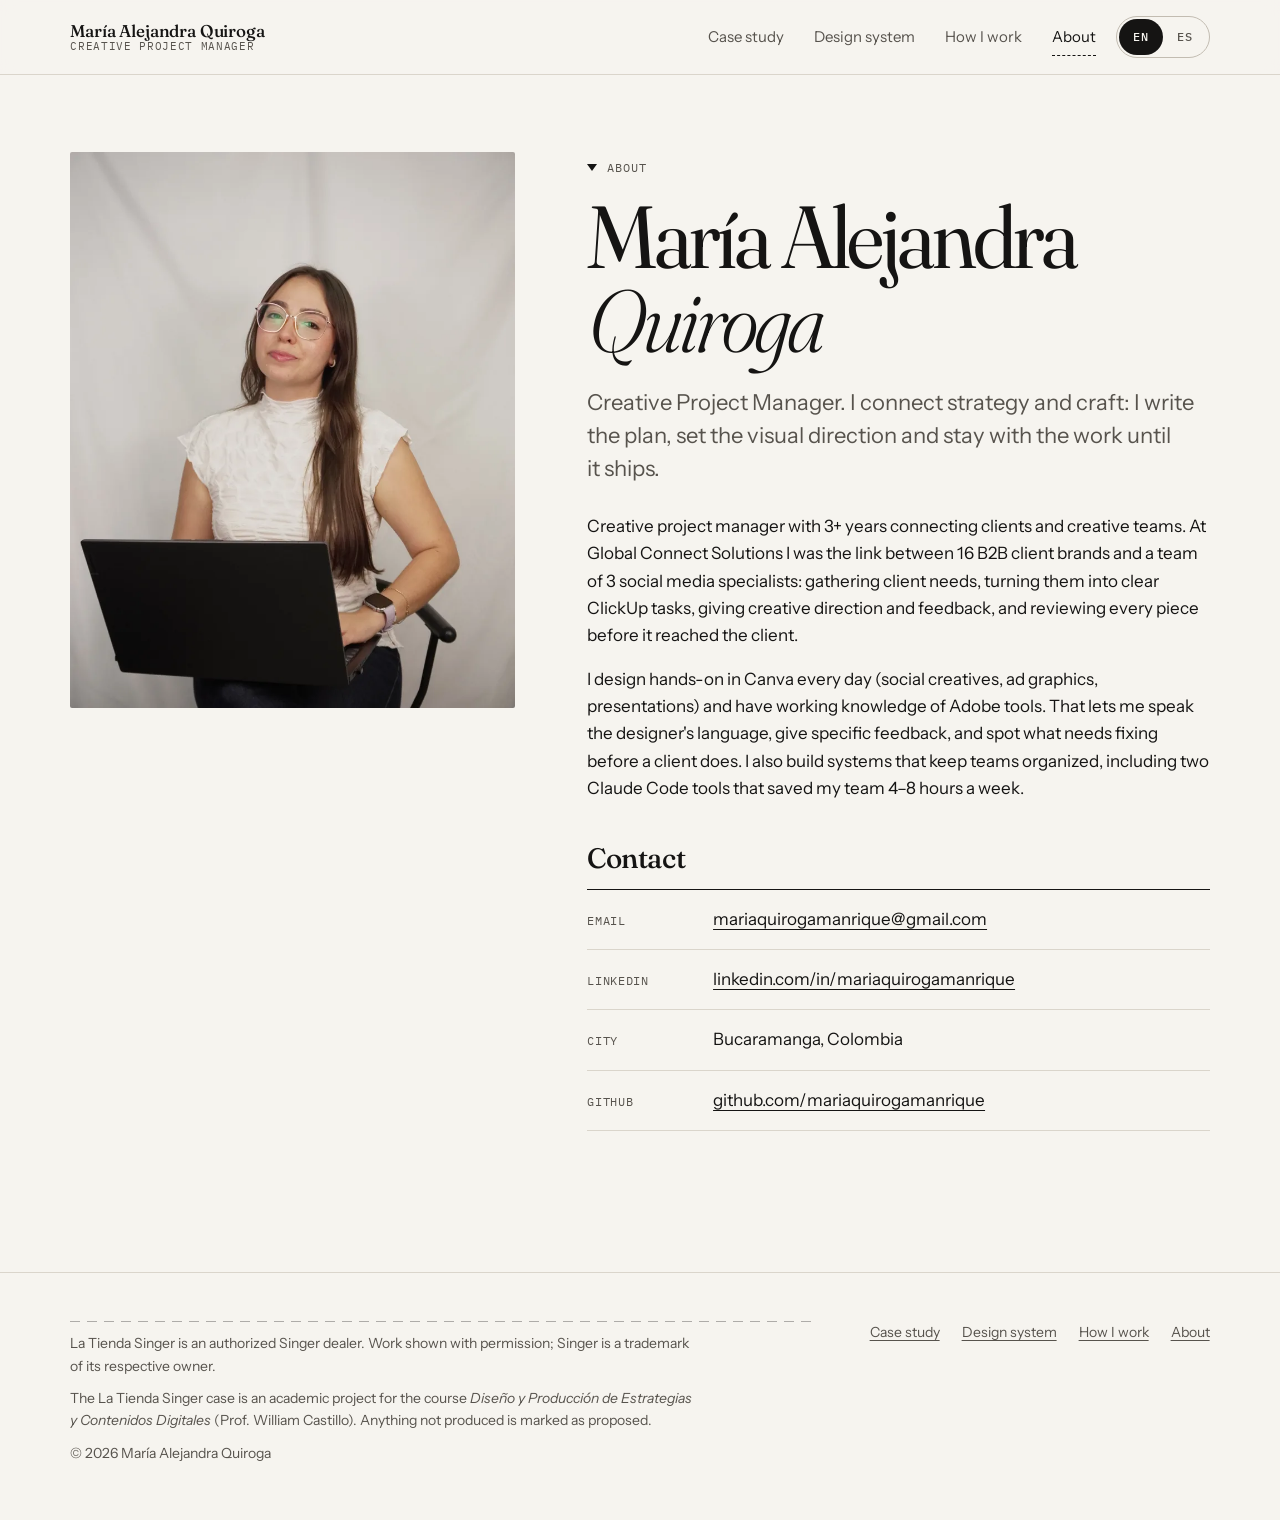
==== commit 88d8b39e: "Add bio, portrait and contact details; confirm individual work - About: real portrait (WebP), bio in" ====
--- a/about.html
+++ b/about.html
@@ -37,28 +37,24 @@
 <section class="case-hero wrap">
   <div class="about">
     <div>
-      <div class="portrait paper-grid ph" role="img" aria-label="Placeholder for a portrait photo" data-es-aria-label="Espacio para una foto de retrato">
-        <span class="mono">[<span lang="en">PORTRAIT PHOTO</span><span lang="es">FOTO DE RETRATO</span>]<br>4:5 · WebP · ≤ 200 KB</span>
-      </div>
+      <img class="portrait portrait--photo" src="assets/img/portrait.webp" srcset="assets/img/portrait-sm.webp 480w, assets/img/portrait.webp 800w" sizes="(min-width: 900px) 40vw, 100vw" width="800" height="1000" decoding="async" alt="María Alejandra Quiroga in a white blouse and glasses, sitting with a laptop on her lap against a light backdrop." data-es-alt="María Alejandra Quiroga con blusa blanca y gafas, sentada con un portátil sobre las piernas frente a un fondo claro.">
     </div>
     <div>
       <span class="label"><span lang="en">About</span><span lang="es">Sobre mí</span></span>
       <h1 class="display" style="font-size:clamp(2.5rem,7vw,5.5rem);margin:16px 0 24px">María Alejandra <em>Quiroga</em></h1>
       <p class="lede" style="max-width:44ch"><span lang="en">Creative Project Manager. I connect strategy and craft: I write the plan, set the visual direction and stay with the work until it ships.</span><span lang="es">Creative Project Manager. Conecto estrategia y oficio: escribo el plan, defino la dirección visual y acompaño el trabajo hasta que sale.</span></p>
-      <div class="ph" style="margin:28px 0">
-        <span class="mono">[<span lang="en">YOUR BIO: 3–4 sentences</span><span lang="es">TU BIO: 3–4 frases</span>]</span>
-        <p><span lang="en">Your studies (program and university), what drew you to creative project management, the kind of brands you want to work with, and one thing outside work.</span><span lang="es">Tus estudios (programa y universidad), qué te llevó a la gestión de proyectos creativos, con qué tipo de marcas quieres trabajar y algo fuera del trabajo.</span></p>
+      <div class="bio" style="margin:28px 0;max-width:62ch">
+        <p><span lang="en">Creative project manager with 3+ years connecting clients and creative teams. At Global Connect Solutions I was the link between 16 B2B client brands and a team of 3 social media specialists: gathering client needs, turning them into clear ClickUp tasks, giving creative direction and feedback, and reviewing every piece before it reached the client.</span><span lang="es">Creative project manager con más de 3 años conectando clientes y equipos creativos. En Global Connect Solutions fui el enlace entre 16 marcas cliente B2B y un equipo de 3 especialistas en redes sociales: recogía las necesidades del cliente, las convertía en tareas claras en ClickUp, daba dirección creativa y retroalimentación, y revisaba cada pieza antes de que llegara al cliente.</span></p>
+        <p><span lang="en">I design hands-on in Canva every day (social creatives, ad graphics, presentations) and have working knowledge of Adobe tools. That lets me speak the designer's language, give specific feedback, and spot what needs fixing before a client does. I also build systems that keep teams organized, including two Claude Code tools that saved my team 4–8 hours a week.</span><span lang="es">Diseño a diario en Canva (piezas para redes, gráficas para anuncios, presentaciones) y manejo las herramientas de Adobe. Eso me permite hablar el idioma del diseñador, dar retroalimentación concreta y detectar lo que hay que corregir antes de que lo note el cliente. También creo sistemas que mantienen organizados a los equipos, entre ellos dos herramientas hechas con Claude Code que le ahorraron a mi equipo de 4 a 8 horas por semana.</span></p>
       </div>
 
       <h2 class="h3" style="margin:40px 0 14px"><span lang="en">Contact</span><span lang="es">Contacto</span></h2>
       <ul class="contact">
-        <li><span class="mono muted">Email</span><span class="ph-inline">[EMAIL]</span></li>
-        <li><span class="mono muted">LinkedIn</span><span class="ph-inline">[LINKEDIN]</span></li>
-        <li><span class="mono muted"><span lang="en">City</span><span lang="es">Ciudad</span></span><span class="ph-inline">[CITY]</span></li>
+        <li><span class="mono muted">Email</span><a href="mailto:mariaquirogamanrique@gmail.com">mariaquirogamanrique@gmail.com</a></li>
+        <li><span class="mono muted">LinkedIn</span><a href="https://www.linkedin.com/in/mariaquirogamanrique" rel="noopener">linkedin.com/in/mariaquirogamanrique</a></li>
+        <li><span class="mono muted"><span lang="en">City</span><span lang="es">Ciudad</span></span><span>Bucaramanga, Colombia</span></li>
         <li><span class="mono muted">GitHub</span><a href="https://github.com/mariaquirogamanrique">github.com/mariaquirogamanrique</a></li>
       </ul>
-      <p style="margin-top:28px"><a class="btn" href="assets/files/cv-placeholder.pdf" download><span lang="en">Download CV (PDF)</span><span lang="es">Descargar CV (PDF)</span> <span aria-hidden="true">↓</span></a>
-        <span class="ph-inline" style="display:inline-block;margin-top:10px">[<span lang="en">replace placeholder PDF</span><span lang="es">reemplazar PDF de ejemplo</span>]</span></p>
     </div>
   </div>
 </section>
--- a/assets/css/site.css
+++ b/assets/css/site.css
@@ -573,3 +573,6 @@
 @media (max-width: 899px) { .nav ul { gap: 14px; } .nav a { font-size: .84rem; } }
 @media (min-width: 1000px) { .eco__col--channels .eco__list { border-right: 1.5px dashed var(--line-2); padding-right: 14px; } }
 .contact li > * { min-width: 0; overflow-wrap: anywhere; }
+.portrait--photo { display: block; width: 100%; height: auto; object-fit: cover; border-radius: 2px; }
+.bio p + p { margin-top: 1em; }
+@media (max-width: 559px) { .contact li { grid-template-columns: 1fr; gap: 4px; } }
